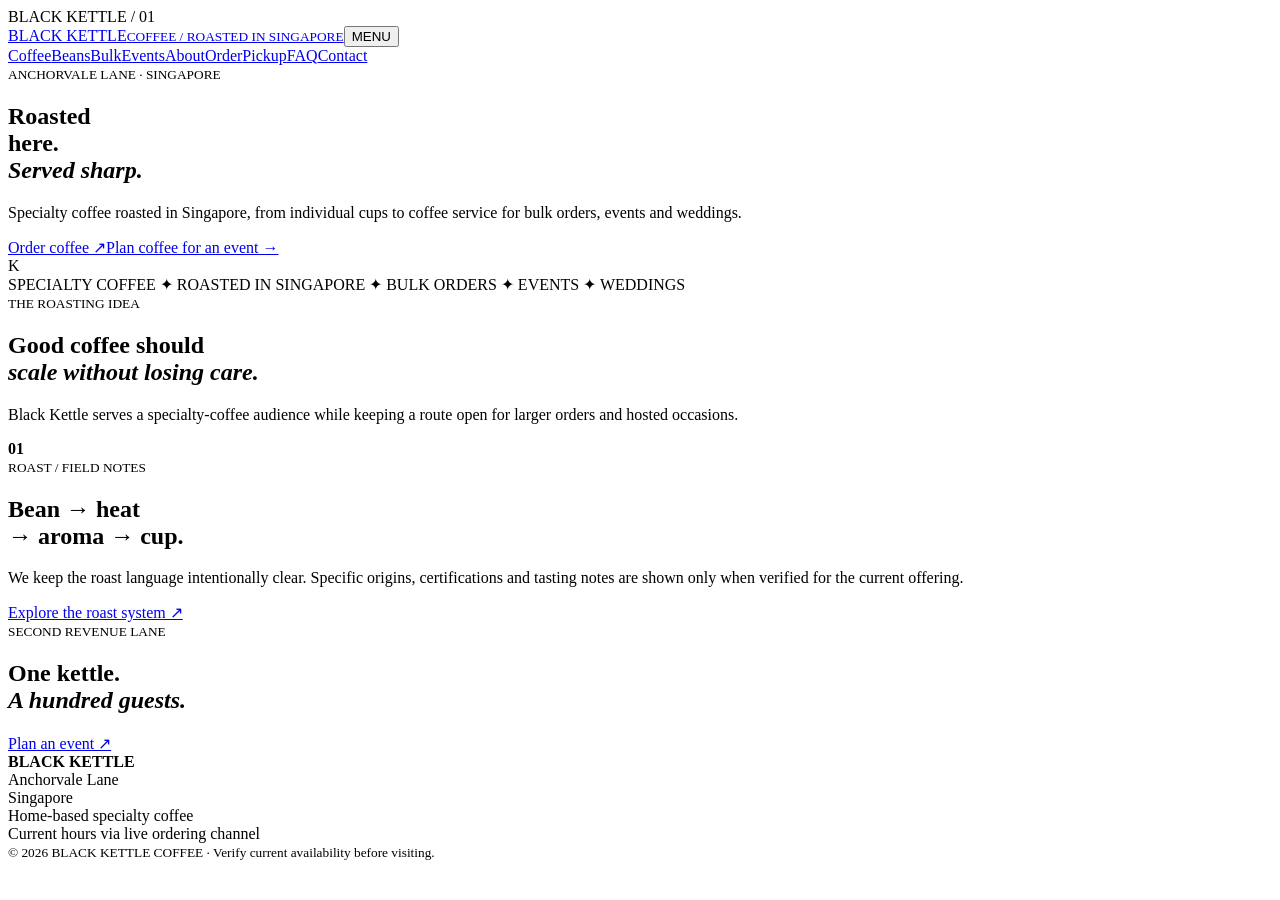
==== index.html @ 97d8a507 "Build A10 Black Kettle Coffee — index.html" ====
<!doctype html><html lang="en"><head><meta charset="utf-8"><meta name="viewport" content="width=device-width,initial-scale=1"><meta name="description" content="Black Kettle Coffee — specialty coffee roasted in Singapore, with bulk, event and wedding coffee services."><title>Black Kettle Coffee — Roasted in Singapore</title><link rel="stylesheet" href="css/style.css"></head><body><div class="loader">BLACK KETTLE / 01</div><header><a class="brand" href="index.html">BLACK KETTLE<small>COFFEE / ROASTED IN SINGAPORE</small></a><button id="toggle">MENU</button><nav><a href="menu.html">Coffee</a><a href="beans.html">Beans</a><a href="bulk.html">Bulk</a><a href="events.html">Events</a><a href="about.html">About</a><a href="order.html">Order</a><a href="pickup.html">Pickup</a><a href="faq.html">FAQ</a><a href="contact.html">Contact</a></nav></header><main><section class="hero"><div><small>ANCHORVALE LANE · SINGAPORE</small><h1>Roasted<br>here.<br><i>Served sharp.</i></h1><p>Specialty coffee roasted in Singapore, from individual cups to coffee service for bulk orders, events and weddings.</p><a class="btn" href="order.html">Order coffee ↗</a><a class="ghost" href="events.html">Plan coffee for an event →</a></div><div class="beanfield"><div class="kettle">K</div><span></span><span></span><span></span><span></span></div></section><div class="ticker">SPECIALTY COFFEE ✦ ROASTED IN SINGAPORE ✦ BULK ORDERS ✦ EVENTS ✦ WEDDINGS</div><section class="manifesto reveal"><small>THE ROASTING IDEA</small><h2>Good coffee should<br><i>scale without losing care.</i></h2><p>Black Kettle serves a specialty-coffee audience while keeping a route open for larger orders and hosted occasions.</p></section><section class="roast reveal"><div class="roast-stage"><b>01</b><i></i><i></i><i></i></div><div><small>ROAST / FIELD NOTES</small><h2>Bean → heat<br>→ aroma → cup.</h2><p>We keep the roast language intentionally clear. Specific origins, certifications and tasting notes are shown only when verified for the current offering.</p><a href="beans.html">Explore the roast system ↗</a></div></section><section class="event-band reveal"><small>SECOND REVENUE LANE</small><h2>One kettle.<br><i>A hundred guests.</i></h2><a class="btn light" href="events.html">Plan an event ↗</a></section></main><footer><strong>BLACK KETTLE</strong><div>Anchorvale Lane<br>Singapore</div><div>Home-based specialty coffee<br>Current hours via live ordering channel</div><small>© 2026 BLACK KETTLE COFFEE · Verify current availability before visiting.</small></footer><script src="js/app.js"></script>
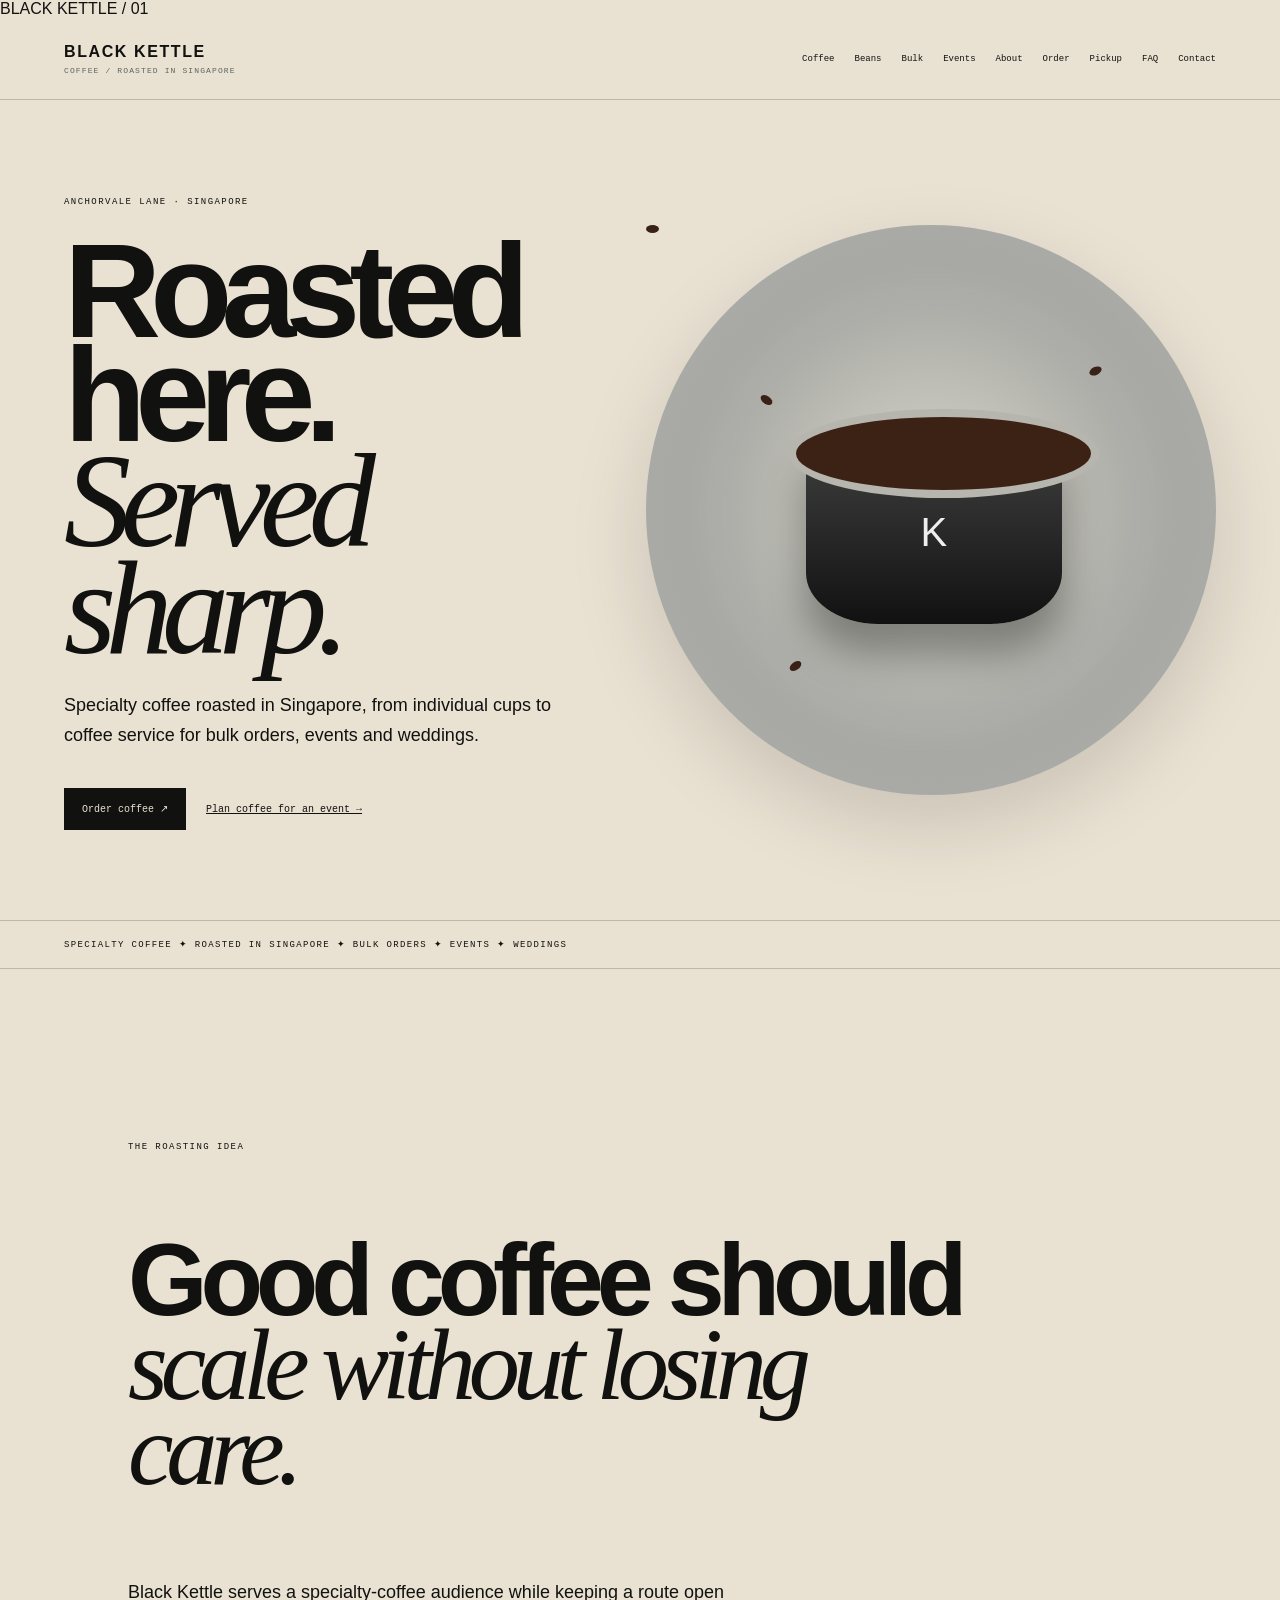
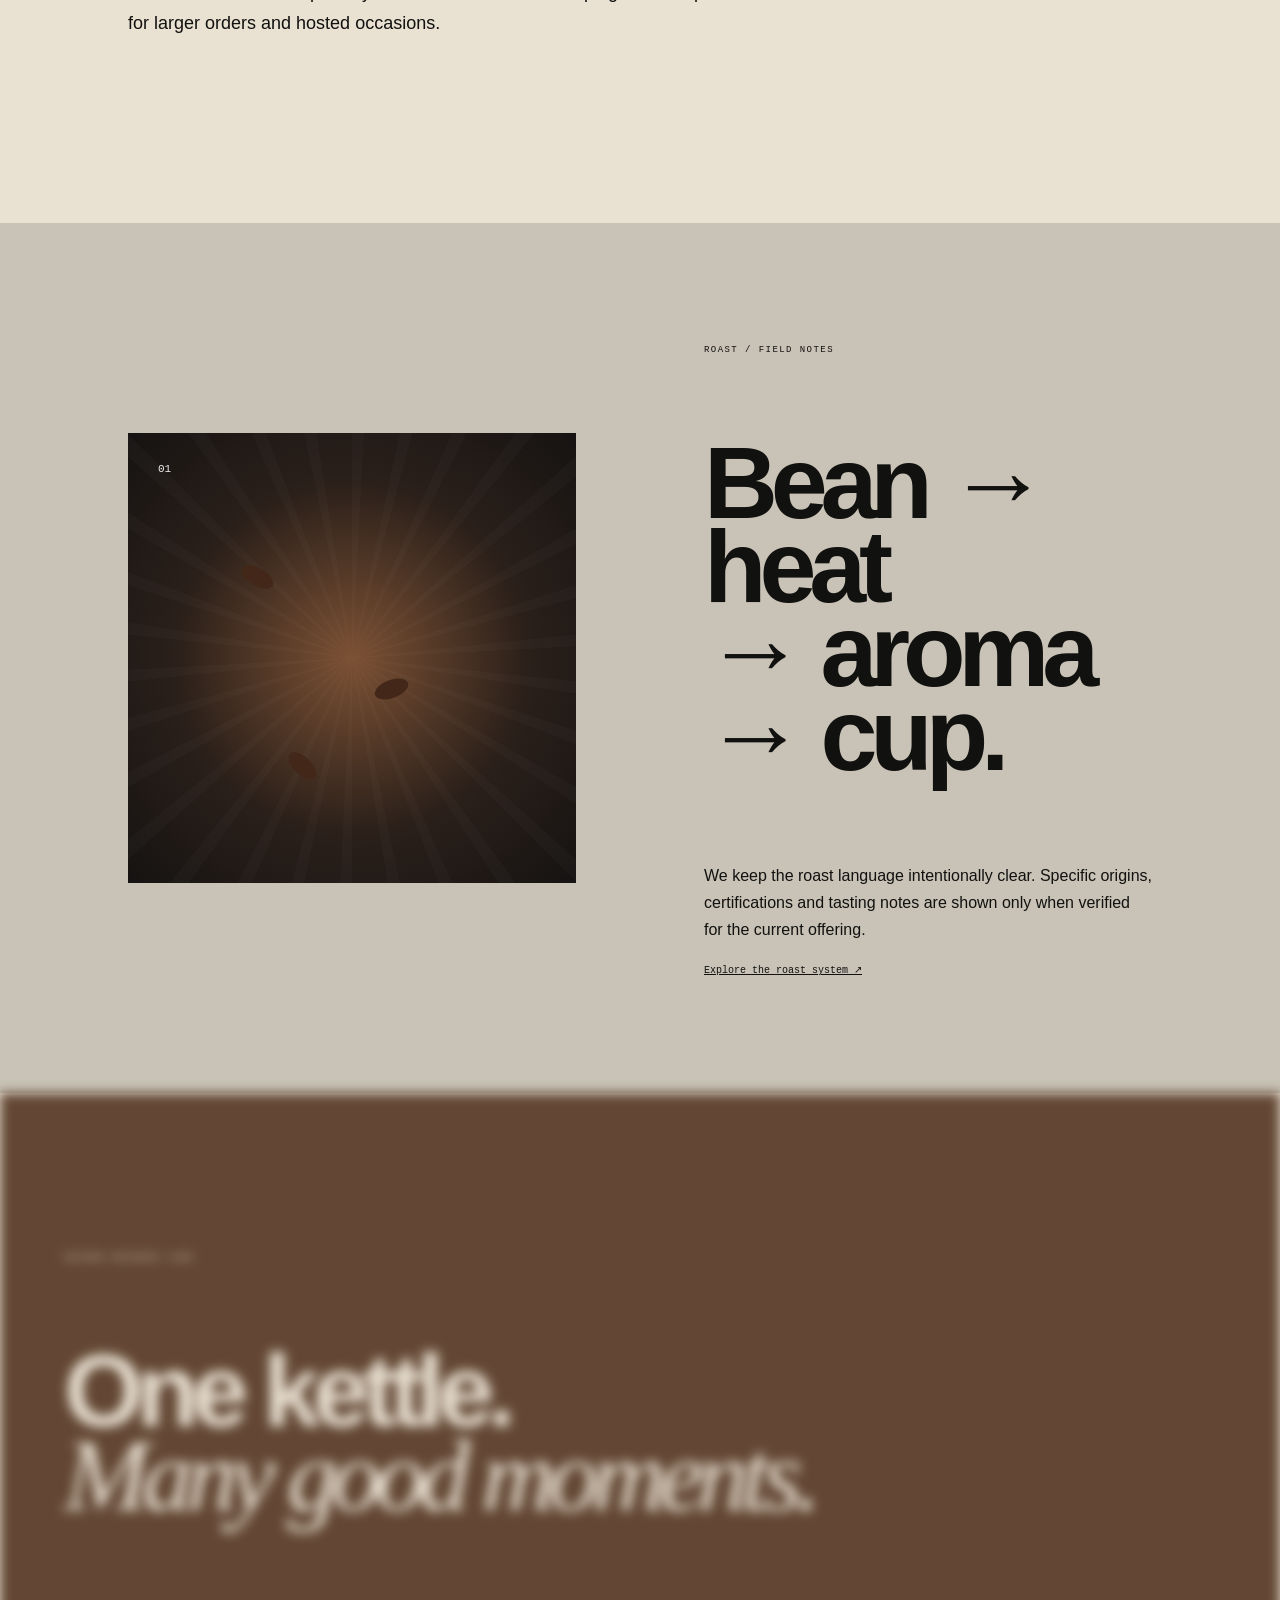
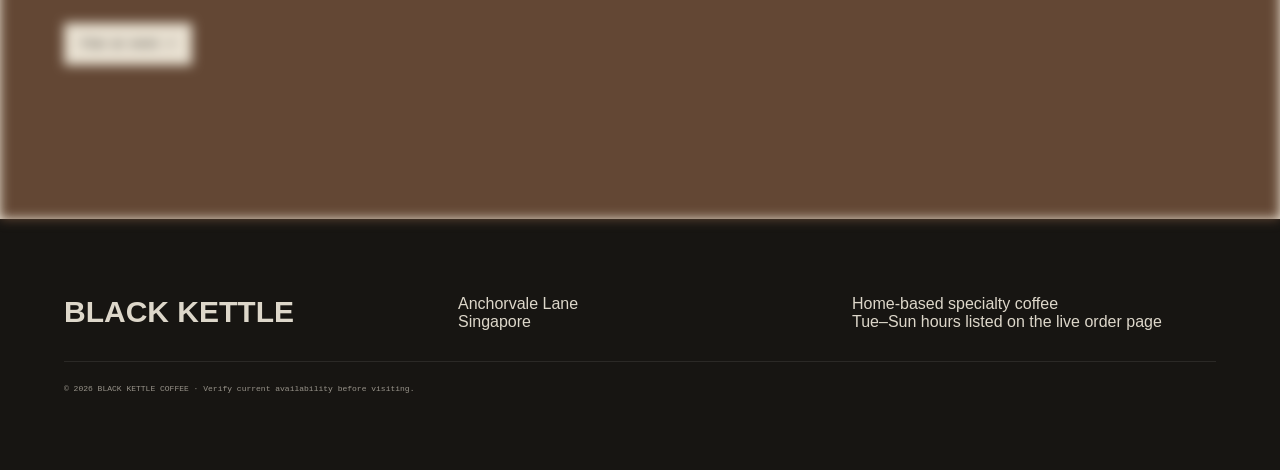
==== commit 2238e3e4: "Refine index.html with verification fixes" ====
--- a/index.html
+++ b/index.html
@@ -1 +1 @@
-<!doctype html><html lang="en"><head><meta charset="utf-8"><meta name="viewport" content="width=device-width,initial-scale=1"><meta name="description" content="Black Kettle Coffee — specialty coffee roasted in Singapore, with bulk, event and wedding coffee services."><title>Black Kettle Coffee — Roasted in Singapore</title><link rel="stylesheet" href="css/style.css"></head><body><div class="loader">BLACK KETTLE / 01</div><header><a class="brand" href="index.html">BLACK KETTLE<small>COFFEE / ROASTED IN SINGAPORE</small></a><button id="toggle">MENU</button><nav><a href="menu.html">Coffee</a><a href="beans.html">Beans</a><a href="bulk.html">Bulk</a><a href="events.html">Events</a><a href="about.html">About</a><a href="order.html">Order</a><a href="pickup.html">Pickup</a><a href="faq.html">FAQ</a><a href="contact.html">Contact</a></nav></header><main><section class="hero"><div><small>ANCHORVALE LANE · SINGAPORE</small><h1>Roasted<br>here.<br><i>Served sharp.</i></h1><p>Specialty coffee roasted in Singapore, from individual cups to coffee service for bulk orders, events and weddings.</p><a class="btn" href="order.html">Order coffee ↗</a><a class="ghost" href="events.html">Plan coffee for an event →</a></div><div class="beanfield"><div class="kettle">K</div><span></span><span></span><span></span><span></span></div></section><div class="ticker">SPECIALTY COFFEE ✦ ROASTED IN SINGAPORE ✦ BULK ORDERS ✦ EVENTS ✦ WEDDINGS</div><section class="manifesto reveal"><small>THE ROASTING IDEA</small><h2>Good coffee should<br><i>scale without losing care.</i></h2><p>Black Kettle serves a specialty-coffee audience while keeping a route open for larger orders and hosted occasions.</p></section><section class="roast reveal"><div class="roast-stage"><b>01</b><i></i><i></i><i></i></div><div><small>ROAST / FIELD NOTES</small><h2>Bean → heat<br>→ aroma → cup.</h2><p>We keep the roast language intentionally clear. Specific origins, certifications and tasting notes are shown only when verified for the current offering.</p><a href="beans.html">Explore the roast system ↗</a></div></section><section class="event-band reveal"><small>SECOND REVENUE LANE</small><h2>One kettle.<br><i>A hundred guests.</i></h2><a class="btn light" href="events.html">Plan an event ↗</a></section></main><footer><strong>BLACK KETTLE</strong><div>Anchorvale Lane<br>Singapore</div><div>Home-based specialty coffee<br>Current hours via live ordering channel</div><small>© 2026 BLACK KETTLE COFFEE · Verify current availability before visiting.</small></footer><script src="js/app.js"></script>+<!doctype html><html lang="en"><head><meta charset="utf-8"><meta name="viewport" content="width=device-width,initial-scale=1"><meta name="description" content="Black Kettle Coffee — specialty coffee roasted in Singapore, with bulk, event and wedding coffee services."><title>Black Kettle Coffee — Roasted in Singapore</title><link rel="stylesheet" href="css/style.css"></head><body><div class="loader">BLACK KETTLE / 01</div><header><a class="brand" href="index.html">BLACK KETTLE<small>COFFEE / ROASTED IN SINGAPORE</small></a><button id="toggle">MENU</button><nav><a href="menu.html">Coffee</a><a href="beans.html">Beans</a><a href="bulk.html">Bulk</a><a href="events.html">Events</a><a href="about.html">About</a><a href="order.html">Order</a><a href="pickup.html">Pickup</a><a href="faq.html">FAQ</a><a href="contact.html">Contact</a></nav></header><main><section class="hero"><div><small>ANCHORVALE LANE · SINGAPORE</small><h1>Roasted<br>here.<br><i>Served sharp.</i></h1><p>Specialty coffee roasted in Singapore, from individual cups to coffee service for bulk orders, events and weddings.</p><a class="btn" href="order.html">Order coffee ↗</a><a class="ghost" href="events.html">Plan coffee for an event →</a></div><div class="beanfield"><div class="kettle">K</div><span></span><span></span><span></span><span></span></div></section><div class="ticker">SPECIALTY COFFEE ✦ ROASTED IN SINGAPORE ✦ BULK ORDERS ✦ EVENTS ✦ WEDDINGS</div><section class="manifesto reveal"><small>THE ROASTING IDEA</small><h2>Good coffee should<br><i>scale without losing care.</i></h2><p>Black Kettle serves a specialty-coffee audience while keeping a route open for larger orders and hosted occasions.</p></section><section class="roast reveal"><div class="roast-stage"><b>01</b><i></i><i></i><i></i></div><div><small>ROAST / FIELD NOTES</small><h2>Bean → heat<br>→ aroma → cup.</h2><p>We keep the roast language intentionally clear. Specific origins, certifications and tasting notes are shown only when verified for the current offering.</p><a href="beans.html">Explore the roast system ↗</a></div></section><section class="event-band reveal"><small>SECOND REVENUE LANE</small><h2>One kettle.<br><i>Many good moments.</i></h2><a class="btn light" href="events.html">Plan an event ↗</a></section></main><footer><strong>BLACK KETTLE</strong><div>Anchorvale Lane<br>Singapore</div><div>Home-based specialty coffee<br>Tue–Sun hours listed on the live order page</div><small>© 2026 BLACK KETTLE COFFEE · Verify current availability before visiting.</small></footer><script src="js/app.js"></script>
--- a/css/style.css
+++ b/css/style.css
@@ -0,0 +1 @@
+:root{--ink:#11110f;--paper:#e9e1d2;--metal:#9da09c;--brown:#634734;--line:#11110f33;--mono:"Courier New",monospace;--serif:Georgia,serif}*{box-sizing:border-box}body{margin:0;background:var(--paper);color:var(--ink);font-family:Arial,sans-serif;overflow-x:hidden}a{color:inherit;text-decoration:none}header{height:82px;border-bottom:1px solid var(--line);display:flex;align-items:center;justify-content:space-between;padding:0 5vw;position:relative;z-index:20;background:#e9e1d2ee;backdrop-filter:blur(10px)}.brand{font-weight:900;letter-spacing:.1em}.brand small{display:block;font:8px var(--mono);letter-spacing:.14em;margin-top:5px;color:#5d635e}nav{display:flex;gap:20px;font:9px var(--mono)}#toggle{display:none;background:none;border:0;font:10px var(--mono)}main{min-height:calc(100vh - 82px)}.hero{min-height:calc(100vh - 82px);display:grid;grid-template-columns:1fr 1fr;align-items:center;padding:7vw 5vw;gap:5vw}.hero small,.inner>small,.manifesto small,.roast small,.event-band small,.cards small{font:9px var(--mono);letter-spacing:.16em}.hero h1,.inner h1{font-size:clamp(70px,10.5vw,145px);line-height:.78;letter-spacing:-.08em;margin:30px 0}.hero h1 i,.inner h1 i,h2 i{font-family:var(--serif);font-weight:500}.hero p{font-size:18px;line-height:1.65;max-width:560px}.btn{display:inline-block;background:var(--ink);color:var(--paper);padding:15px 18px;font:10px var(--mono);margin-top:20px}.ghost{display:inline-block;margin:20px 0 0 20px;font:10px var(--mono);text-decoration:underline}.beanfield{width:min(45vw,570px);aspect-ratio:1;justify-self:end;border-radius:50%;background:radial-gradient(circle,#d9d7cc,#a9aaa5 55%,#6b6d68);position:relative;box-shadow:inset 0 0 90px #fff6,0 30px 80px #0002}.kettle{position:absolute;z-index:2;width:45%;height:32%;left:28%;top:38%;border-radius:0 0 28% 28%;background:linear-gradient(#3e403e,#111);display:grid;place-items:center;color:#eee;font-size:40px;box-shadow:0 30px 40px #0005}.kettle:before{content:"";position:absolute;width:115%;height:40%;left:-7%;top:-18%;border-radius:50%;background:#3c2115;border:8px solid #b7b6ae}.beanfield span{position:absolute;width:13px;height:8px;border-radius:50%;background:#3a2117;animation:bean 6s infinite}.beanfield span:nth-child(2){left:20%;top:30%;transform:rotate(35deg)}.beanfield span:nth-child(3){right:20%;top:25%;transform:rotate(-25deg)}.beanfield span:nth-child(4){left:25%;bottom:22%;transform:rotate(-35deg)}.ticker{padding:18px 5vw;border-block:1px solid var(--line);font:9px var(--mono);letter-spacing:.15em;white-space:nowrap;overflow:hidden}.manifesto{padding:13vw 10vw;max-width:1100px}.manifesto h2,.roast h2,.event-band h2{font-size:clamp(55px,8vw,120px);line-height:.82;letter-spacing:-.07em}.manifesto p{max-width:600px;font-size:18px;line-height:1.7}.roast{padding:9vw 10vw;display:grid;grid-template-columns:1fr 1fr;gap:10vw;align-items:center;background:#c9c3b7}.roast-stage{height:450px;background:radial-gradient(circle,#7c5134,#2b201a 55%,#151312);position:relative;overflow:hidden}.roast-stage:after{content:"";position:absolute;inset:-30%;background:repeating-conic-gradient(#ffffff05 0 3deg,transparent 3deg 12deg);animation:spin 20s linear infinite}.roast-stage b{position:absolute;z-index:2;left:30px;top:30px;color:#eee;font:11px var(--mono)}.roast-stage i{position:absolute;width:35px;height:18px;background:#432819;border-radius:50%;z-index:2}.roast-stage i:nth-of-type(1){left:25%;top:30%;transform:rotate(30deg)}.roast-stage i:nth-of-type(2){left:55%;top:55%;transform:rotate(-20deg)}.roast-stage i:nth-of-type(3){left:35%;top:72%;transform:rotate(45deg)}.roast p{line-height:1.7;max-width:560px}.roast a{font:10px var(--mono);text-decoration:underline}.event-band{padding:12vw 5vw;background:var(--brown);color:var(--paper)}.light{background:var(--paper);color:var(--ink)}.inner{padding:8vw 10vw}.inner>p{font-size:18px;line-height:1.7;max-width:700px}.menu-list{margin:7vw 0;border-top:1px solid var(--line)}.menu-list article{display:flex;gap:25px;justify-content:space-between;padding:28px 0;border-bottom:1px solid var(--line)}.menu-list span,.menu-list b{font:9px var(--mono)}.menu-list h2{font-size:30px;margin:0}.menu-list p{margin:7px 0;color:#555}.roast-grid,.cards{display:grid;grid-template-columns:repeat(3,1fr);gap:18px;margin-top:7vw}.roast-grid article,.cards article,.cards>a,.cards>div{border:1px solid var(--line);padding:35px;min-height:280px;transition:.4s}.roast-grid article:hover,.cards>a:hover{transform:rotate(2deg) translateY(-5px);background:#d8d0c0}.roast-grid h2,.cards h2{font-size:40px;margin-top:75px}.dark{background:var(--ink);color:var(--paper);padding:9vw;position:relative;overflow:hidden}.dark h2{font-size:clamp(55px,8vw,110px);line-height:.82}.dark p{max-width:600px;line-height:1.7;color:#c4c1b8}.stages{display:flex;gap:10px;flex-wrap:wrap;margin-top:50px}.stages span{padding:12px 15px;border:1px solid #fff3;font:9px var(--mono)}.event-stack{display:grid;gap:14px;margin:7vw 0}.event-stack article{padding:38px;background:#d4cec1;border-left:6px solid var(--brown);transition:.5s}.event-stack article:nth-child(2){transform:translateX(4%)}.event-stack article:nth-child(3){transform:translateX(8%)}.event-stack h2{font-size:42px}.feature{display:grid;grid-template-columns:1fr 1fr;gap:7vw;margin-top:8vw}.feature>div{height:500px;background:radial-gradient(circle,#d8b59c,#6e4937 55%,#191716);display:grid;place-items:center}.feature span{font-size:100px;color:#fff7}.story{display:grid;grid-template-columns:140px 1fr;gap:7vw;max-width:1000px;margin:8vw 0;font-size:19px;line-height:1.8}.story>p{font:110px Georgia;color:var(--brown);margin:0}.notice{padding:25px;background:#d5cec0;margin-top:40px;line-height:1.7}.steps{display:grid;grid-template-columns:repeat(3,1fr);border-top:1px solid var(--line);margin-top:9vw}.steps div{padding:35px;border-right:1px solid var(--line);font:10px var(--mono)}.steps h2{font-size:34px;margin-top:65px}.faq{max-width:900px;margin-top:7vw;border-top:1px solid var(--line)}details{padding:25px 0;border-bottom:1px solid var(--line)}summary{cursor:pointer;font-size:20px;font-weight:700}details p{line-height:1.7;max-width:700px}form{max-width:700px;margin-top:6vw;display:grid;gap:18px}label{font:10px var(--mono);display:grid;gap:8px}input,textarea{font:16px Arial;padding:15px;border:1px solid var(--line);background:#f2ecdf}textarea{min-height:150px;resize:vertical}.form-note{font:10px var(--mono)!important}.reveal{opacity:0;transform:translateY(35px);filter:blur(6px);transition:1s}.reveal.in{opacity:1;transform:none;filter:none}footer{padding:6vw 5vw;display:grid;grid-template-columns:1fr 1fr 1fr;gap:30px;background:#171512;color:#ddd7ca}footer strong{font-size:30px}footer small{grid-column:1/-1;border-top:1px solid #fff2;padding-top:22px;font:8px var(--mono);opacity:.65}@keyframes spin{to{transform:rotate(360deg)}}@keyframes bean{50%{transform:translate(30px,-20px) rotate(70deg)}}@media(max-width:800px){header{height:72px}nav{display:none;position:absolute;top:72px;left:0;right:0;background:var(--paper);padding:25px 6vw;flex-direction:column}nav.open{display:flex}#toggle{display:block}.hero{grid-template-columns:1fr;padding:15vw 6vw}.beanfield{width:90vw}.roast,.feature,.story{grid-template-columns:1fr}.roast-stage,.feature>div{height:80vw}.roast-grid,.cards,.steps{grid-template-columns:1fr}.event-stack article:nth-child(2),.event-stack article:nth-child(3){transform:none}.inner{padding:15vw 6vw}.hero h1,.inner h1{font-size:20vw}footer{grid-template-columns:1fr}}@media(prefers-reduced-motion:reduce){*{animation:none!important;transition:none!important}.reveal{opacity:1;transform:none;filter:none}}
